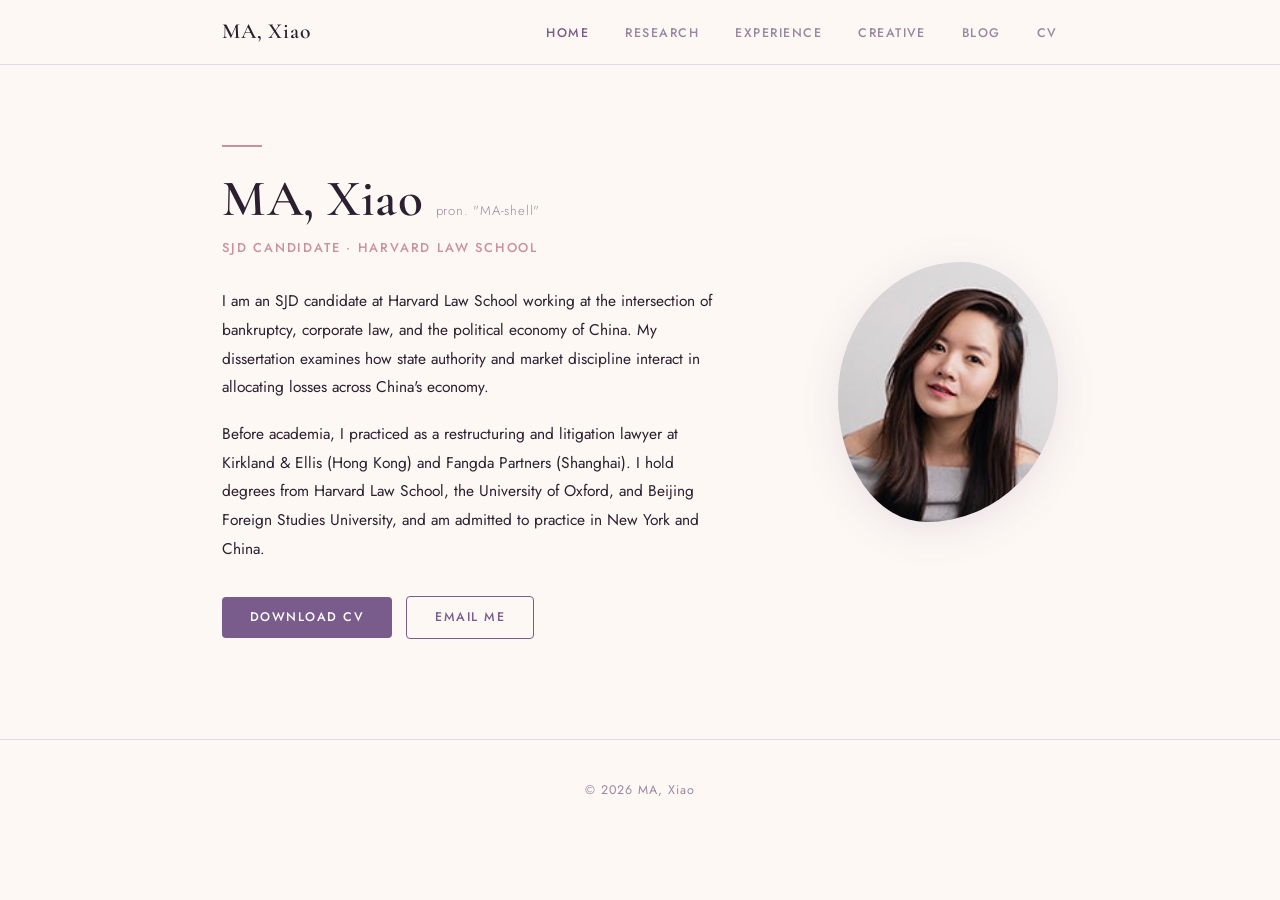
==== index.html @ c88a8775 "Rename display name to "MA, Xiao" (family-name-first) across all pages Updates hero headline, nav lo" ====
<!DOCTYPE html>
<html lang="en">
<head>
  <meta charset="UTF-8" />
  <meta name="viewport" content="width=device-width, initial-scale=1.0" />
  <title>MA, Xiao</title>
  <link rel="stylesheet" href="styles.css" />
  <!-- Google Font -->
  <link href="https://fonts.googleapis.com/css2?family=Cormorant+Garamond:ital,wght@0,400;0,500;0,600;1,400&family=Jost:wght@300;400;500&display=swap" rel="stylesheet" />
</head>
<body>

  <!-- ── NAV ── -->
  <header>
    <nav class="nav">
      <a href="index.html" class="nav-logo">MA, Xiao</a>
      <button class="nav-toggle" aria-label="Toggle menu">☰</button>
      <ul class="nav-links">
        <li><a href="index.html" class="active">Home</a></li>
        <li><a href="research.html">Research</a></li>
        <li><a href="experience.html">Experience</a></li>
        <li><a href="creative.html">Creative</a></li>
        <li><a href="blog.html">Blog</a></li>
        <li><a href="cv.pdf" target="_blank">CV</a></li>
      </ul>
    </nav>
  </header>

  <!-- ── HERO ── -->
  <main>
    <section class="hero">
      <div class="hero-text">
        <h1>MA, Xiao <span class="pronunciation">pron. "MA-shell"</span></h1>
        <p class="subtitle">SJD Candidate · Harvard Law School</p>
        <p class="bio">
          I am an SJD candidate at Harvard Law School working at the intersection of
          bankruptcy, corporate law, and the political economy of China. My dissertation
          examines how state authority and market discipline interact in allocating losses
          across China's economy.
        </p>
        <p class="bio">
          Before academia, I practiced as a restructuring and litigation lawyer at
          Kirkland &amp; Ellis (Hong Kong) and Fangda Partners (Shanghai). I hold degrees
          from Harvard Law School, the University of Oxford, and Beijing Foreign Studies
          University, and am admitted to practice in New York and China.
        </p>
        <div class="links">
          <a href="cv.pdf" class="btn" target="_blank">Download CV</a>
          <a href="mailto:xma@sjd.law.harvard.edu" class="btn btn-outline">Email Me</a>
        </div>
      </div>
      <div class="hero-image">
        <div class="photo-blob">
          <img src="profile.jpg" alt="MA, Xiao" />
        </div>
      </div>
    </section>
  </main>

  <!-- ── FOOTER ── -->
  <footer>
    <p>© 2026 MA, Xiao</p>
  </footer>

  <script src="script.js"></script>
</body>
</html>
---- styles.css ----
/* ── Reset & Base ── */
*, *::before, *::after { box-sizing: border-box; margin: 0; padding: 0; }

:root {
  --bg:           #fdf8f4;   /* warm ivory */
  --bg-soft:      #f4eef8;   /* pale lavender wash */
  --text:         #2c2030;   /* deep plum-charcoal */
  --muted:        #9a879f;   /* dusty mauve */
  --accent:       #7a5c8c;   /* plum violet */
  --accent-soft:  #ede3f5;   /* pale lilac */
  --rose:         #c9909e;   /* dusty rose */
  --border:       #e4d8ee;   /* soft lavender border */
  --radius:       4px;
  --max-w:        900px;
}

html { scroll-behavior: smooth; }

body {
  font-family: 'Jost', sans-serif;
  background: var(--bg);
  color: var(--text);
  line-height: 1.75;
  font-size: 16px;
}

a { color: var(--accent); text-decoration: none; }
a:hover { text-decoration: underline; }

/* ── Nav ── */
header {
  position: sticky;
  top: 0;
  background: rgba(253, 248, 244, 0.88);
  backdrop-filter: blur(12px);
  border-bottom: 1px solid var(--border);
  z-index: 100;
}

.nav {
  max-width: var(--max-w);
  margin: 0 auto;
  padding: 0 32px;
  height: 64px;
  display: flex;
  align-items: center;
  justify-content: space-between;
}

.nav-logo {
  font-family: 'Cormorant Garamond', serif;
  font-weight: 600;
  font-size: 1.35rem;
  color: var(--text);
  letter-spacing: 0.04em;
}
.nav-logo:hover { text-decoration: none; }

.nav-links {
  list-style: none;
  display: flex;
  gap: 36px;
}

.nav-links a {
  color: var(--muted);
  font-size: 0.78rem;
  font-weight: 500;
  letter-spacing: 0.12em;
  text-transform: uppercase;
  transition: color 0.2s;
}
.nav-links a:hover,
.nav-links a.active { color: var(--accent); text-decoration: none; }

.nav-toggle {
  display: none;
  background: none;
  border: none;
  font-size: 1.4rem;
  cursor: pointer;
  color: var(--text);
}

/* ── Hero ── */
main {
  max-width: var(--max-w);
  margin: 0 auto;
  padding: 80px 32px 100px;
}

.hero {
  display: flex;
  align-items: center;
  gap: 72px;
}

.hero-text { flex: 1; }

/* Decorative rule above name */
.hero-text::before {
  content: '';
  display: block;
  width: 40px;
  height: 1.5px;
  background: var(--rose);
  margin-bottom: 24px;
}

.hero-text h1 {
  font-family: 'Cormorant Garamond', serif;
  font-size: 3.2rem;
  font-weight: 600;
  line-height: 1.1;
  letter-spacing: 0.01em;
  margin-bottom: 4px;
  color: var(--text);
}

.pronunciation {
  font-family: 'Jost', sans-serif;
  font-size: 0.82rem;
  font-weight: 300;
  color: var(--muted);
  letter-spacing: 0.06em;
}

.subtitle {
  font-size: 0.8rem;
  font-weight: 500;
  letter-spacing: 0.14em;
  text-transform: uppercase;
  color: var(--rose);
  margin: 10px 0 28px;
}

.bio {
  font-size: 0.97rem;
  color: var(--text);
  margin-bottom: 18px;
  max-width: 500px;
  line-height: 1.85;
}

.links {
  display: flex;
  gap: 14px;
  margin: 32px 0 0;
  flex-wrap: wrap;
  align-items: center;
}

/* Elegant text-style buttons */
.btn {
  display: inline-block;
  padding: 10px 28px;
  font-family: 'Jost', sans-serif;
  font-size: 0.78rem;
  font-weight: 500;
  letter-spacing: 0.12em;
  text-transform: uppercase;
  background: var(--accent);
  color: #fff;
  border-radius: var(--radius);
  transition: background 0.2s, transform 0.15s;
}
.btn:hover { background: #634a75; text-decoration: none; transform: translateY(-1px); }

.btn-outline {
  background: transparent;
  border: 1px solid var(--accent);
  color: var(--accent);
}
.btn-outline:hover { background: var(--accent-soft); transform: translateY(-1px); }

.social {
  display: flex;
  gap: 10px;
  align-items: center;
  font-size: 0.82rem;
  color: var(--muted);
  flex-wrap: wrap;
}
.social a { color: var(--muted); }
.social a:hover { color: var(--accent); }

/* ── Photo ── */
.hero-image { flex-shrink: 0; }

.photo-blob {
  width: 220px;
  height: 260px;
  border-radius: 56% 44% 60% 40% / 52% 48% 52% 48%;
  overflow: hidden;
  background: var(--accent-soft);
  animation: morph 10s ease-in-out infinite;
  box-shadow: 0 8px 40px rgba(122, 92, 140, 0.15);
}

.photo-blob img {
  width: 100%;
  height: 100%;
  object-fit: cover;
  object-position: center top;
  display: block;
}

@keyframes morph {
  0%, 100% { border-radius: 56% 44% 60% 40% / 52% 48% 52% 48%; }
  33%       { border-radius: 44% 56% 48% 52% / 60% 40% 60% 40%; }
  66%       { border-radius: 52% 48% 44% 56% / 44% 56% 44% 56%; }
}

/* ── Research page ── */
.page-header {
  margin-bottom: 56px;
}

.page-header::before {
  content: '';
  display: block;
  width: 40px;
  height: 1.5px;
  background: var(--rose);
  margin-bottom: 20px;
}

.page-title {
  font-family: 'Cormorant Garamond', serif;
  font-size: 2.6rem;
  font-weight: 600;
  letter-spacing: 0.01em;
  margin-bottom: 12px;
}

.section-intro {
  font-size: 0.95rem;
  color: var(--muted);
  max-width: 520px;
  line-height: 1.85;
}

.paper-list { display: flex; flex-direction: column; gap: 0; }

.paper {
  padding: 32px 0;
  border-bottom: 1px solid var(--border);
  transition: background 0.2s;
}
.paper:first-child { border-top: 1px solid var(--border); }

.paper-title {
  font-family: 'Cormorant Garamond', serif;
  font-size: 1.3rem;
  font-weight: 600;
  line-height: 1.3;
  margin-bottom: 6px;
  color: var(--text);
}

.paper-authors {
  color: var(--muted);
  font-size: 0.85rem;
  margin-bottom: 6px;
}

.paper-venue {
  font-size: 0.82rem;
  font-style: italic;
  color: var(--rose);
  margin-bottom: 14px;
}

.paper-abstract {
  font-size: 0.92rem;
  color: var(--text);
  line-height: 1.8;
  margin-bottom: 16px;
  max-width: 640px;
}

.paper-conferences,
.paper-methods {
  font-size: 0.82rem;
  color: var(--muted);
  margin-bottom: 16px;
  line-height: 1.7;
}

.conf-label {
  font-weight: 500;
  letter-spacing: 0.06em;
  text-transform: uppercase;
  font-size: 0.72rem;
  color: var(--accent);
  margin-right: 6px;
}

.paper-links { display: flex; gap: 12px; flex-wrap: wrap; }

.footnote-mark {
  color: var(--rose);
  font-size: 0.85em;
  vertical-align: super;
  line-height: 0;
}

.footnote-text {
  margin-top: 32px;
  font-size: 0.8rem;
  color: var(--muted);
  font-style: italic;
}

.tag {
  display: inline-block;
  padding: 4px 14px;
  border-radius: 20px;
  font-size: 0.75rem;
  font-weight: 500;
  letter-spacing: 0.08em;
  text-transform: uppercase;
  background: var(--accent-soft);
  color: var(--accent);
  transition: background 0.2s;
}
.tag:hover { background: var(--border); text-decoration: none; }

/* ── Experience: Cities ── */
.cities-grid {
  display: grid;
  grid-template-columns: repeat(2, 1fr);
  gap: 0;
  margin-bottom: 80px;
}

.city-card {
  padding: 28px 0;
  border-bottom: 1px solid var(--border);
  display: grid;
  grid-template-columns: 200px 1fr;
  gap: 24px;
  align-items: baseline;
}

.city-card:nth-child(odd) { padding-right: 48px; border-right: 1px solid var(--border); }
.city-card:nth-child(even) { padding-left: 48px; }
.city-card:nth-last-child(-n+2) { border-bottom: none; }

.city-name {
  font-family: 'Cormorant Garamond', serif;
  font-size: 1.5rem;
  font-weight: 600;
  color: var(--text);
  flex-shrink: 0;
}

.city-caption {
  font-size: 0.88rem;
  color: var(--muted);
  line-height: 1.7;
  font-style: italic;
}

/* ── Experience: Gallery ── */
.gallery-section { margin-top: 16px; }

.gallery-title {
  font-family: 'Cormorant Garamond', serif;
  font-size: 1.8rem;
  font-weight: 600;
  margin-bottom: 8px;
}

.gallery-grid {
  margin-top: 32px;
  columns: 3;
  column-gap: 12px;
}

.gallery-grid img,
.gallery-placeholder {
  width: 100%;
  display: block;
  margin-bottom: 12px;
  border-radius: 4px;
  break-inside: avoid;
  object-fit: cover;
}

/* Placeholder blocks — remove once real photos are added */
.gallery-placeholder {
  background: var(--accent-soft);
  height: 180px;
}
.gallery-placeholder.tall  { height: 280px; }
.gallery-placeholder.wide  { height: 140px; }

/* ── Creative ── */
.creative-list { display: flex; flex-direction: column; gap: 0; }

.creative-item {
  padding: 32px 0;
  border-bottom: 1px solid var(--border);
}
.creative-item:first-child { border-top: 1px solid var(--border); }

.creative-kicker {
  font-size: 0.72rem;
  font-weight: 500;
  letter-spacing: 0.12em;
  text-transform: uppercase;
  color: var(--rose);
  margin-bottom: 8px;
}

.creative-title {
  font-family: 'Cormorant Garamond', serif;
  font-size: 1.5rem;
  font-weight: 600;
  line-height: 1.3;
  margin-bottom: 10px;
  color: var(--text);
}

.creative-body {
  font-size: 0.92rem;
  color: var(--text);
  line-height: 1.8;
  margin-bottom: 16px;
  max-width: 640px;
}

/* ── World Map ── */
.map-section {
  position: relative;
  margin-bottom: 80px;
}

.world-map {
  width: 100%;
  height: auto;
  display: block;
}

.continent {
  fill: var(--accent-soft);
  fill-opacity: 0.55;
  stroke: var(--border);
  stroke-width: 0.8;
  stroke-linejoin: round;
}

.city-group { cursor: default; }

.city-pin {
  fill: var(--rose);
  transition: fill 0.2s;
}
.city-group:hover .city-pin { fill: var(--accent); }

.city-label {
  font-family: 'Jost', sans-serif;
  font-size: 8px;
  font-weight: 400;
  letter-spacing: 0.1em;
  text-transform: uppercase;
  fill: var(--muted);
  transition: fill 0.2s;
  pointer-events: none;
  user-select: none;
}
.city-group:hover .city-label { fill: var(--accent); }

.map-tooltip {
  position: absolute;
  background: rgba(253, 248, 244, 0.93);
  backdrop-filter: blur(10px);
  -webkit-backdrop-filter: blur(10px);
  border: 1px solid var(--border);
  border-radius: var(--radius);
  padding: 14px 18px;
  pointer-events: none;
  opacity: 0;
  transition: opacity 0.15s;
  max-width: 240px;
  box-shadow: 0 4px 20px rgba(122, 92, 140, 0.08);
  z-index: 10;
}
.map-tooltip.visible { opacity: 1; }

.tooltip-city-name {
  font-family: 'Cormorant Garamond', serif;
  font-size: 1.15rem;
  font-weight: 600;
  color: var(--text);
  margin-bottom: 5px;
}
.tooltip-caption-text {
  font-size: 0.82rem;
  color: var(--muted);
  line-height: 1.7;
  font-style: italic;
}

/* ── Footer ── */
footer {
  text-align: center;
  padding: 40px 24px;
  border-top: 1px solid var(--border);
  font-size: 0.78rem;
  letter-spacing: 0.08em;
  color: var(--muted);
}

/* ── Mobile ── */
@media (max-width: 640px) {
  .hero { flex-direction: column-reverse; gap: 40px; text-align: center; }
  .hero-text::before { margin: 0 auto 24px; }
  .bio { max-width: 100%; }
  .links { justify-content: center; }
  .social { justify-content: center; }
  .photo-blob { width: 170px; height: 200px; }
  .hero-text h1 { font-size: 2.4rem; }

  .nav-toggle { display: block; }
  .nav-links {
    display: none;
    position: absolute;
    top: 64px;
    left: 0; right: 0;
    background: var(--bg);
    border-bottom: 1px solid var(--border);
    flex-direction: column;
    gap: 0;
    padding: 8px 0;
  }
  .nav-links.open { display: flex; }
  .nav-links li a { display: block; padding: 14px 32px; }
}
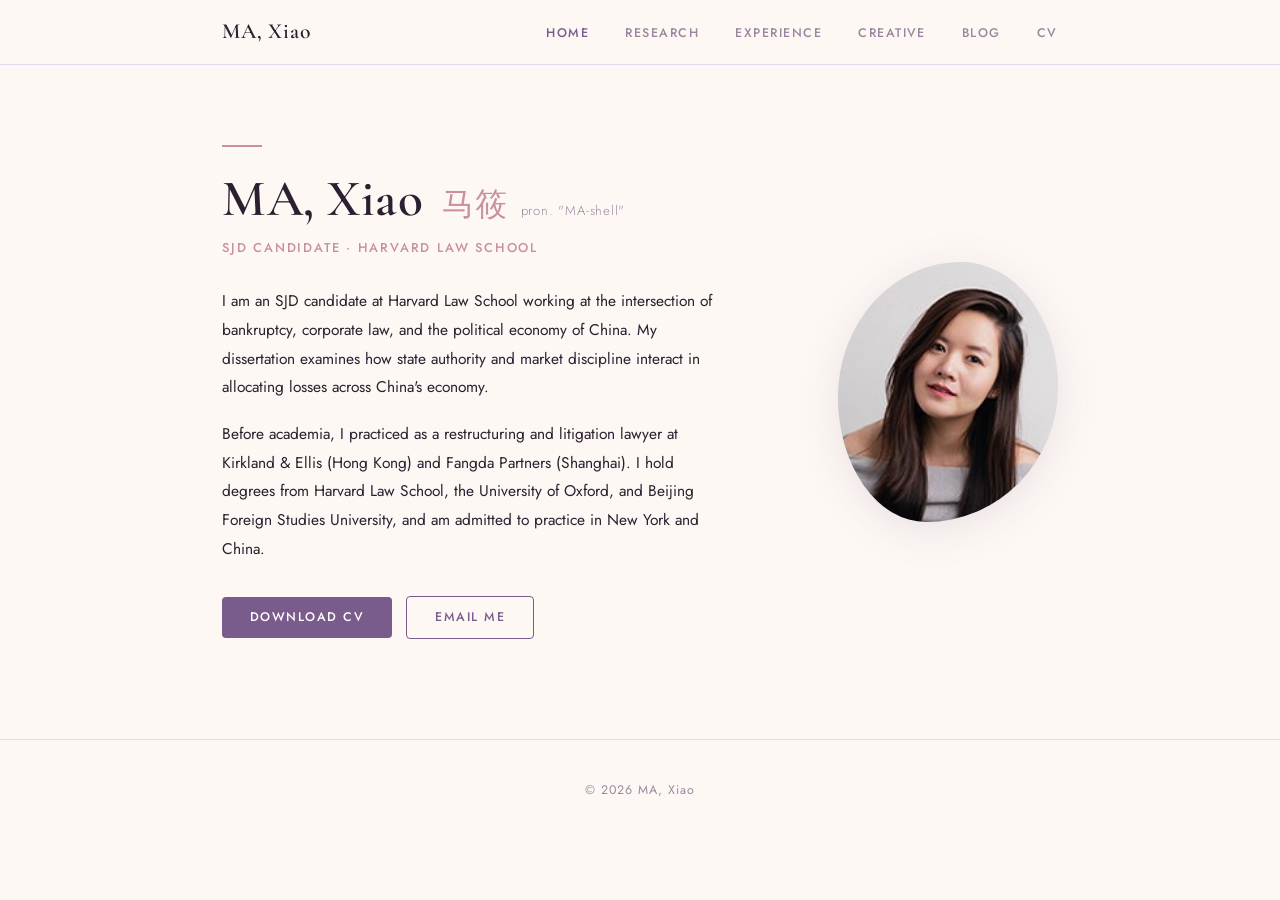
==== commit c2f5c139: "Add Chinese name 马筱 to homepage headline Co-Authored-By: Claude Opus 4.8 <noreply@anthropic.com>" ====
--- a/index.html
+++ b/index.html
@@ -30,7 +30,7 @@
   <main>
     <section class="hero">
       <div class="hero-text">
-        <h1>MA, Xiao <span class="pronunciation">pron. "MA-shell"</span></h1>
+        <h1>MA, Xiao <span class="name-cn">马筱</span> <span class="pronunciation">pron. "MA-shell"</span></h1>
         <p class="subtitle">SJD Candidate · Harvard Law School</p>
         <p class="bio">
           I am an SJD candidate at Harvard Law School working at the intersection of
--- a/styles.css
+++ b/styles.css
@@ -115,6 +115,15 @@
   letter-spacing: 0.01em;
   margin-bottom: 4px;
   color: var(--text);
+}
+
+.name-cn {
+  font-family: 'Cormorant Garamond', serif;
+  font-size: 2rem;
+  font-weight: 500;
+  color: var(--rose);
+  letter-spacing: 0.04em;
+  margin-left: 6px;
 }
 
 .pronunciation {
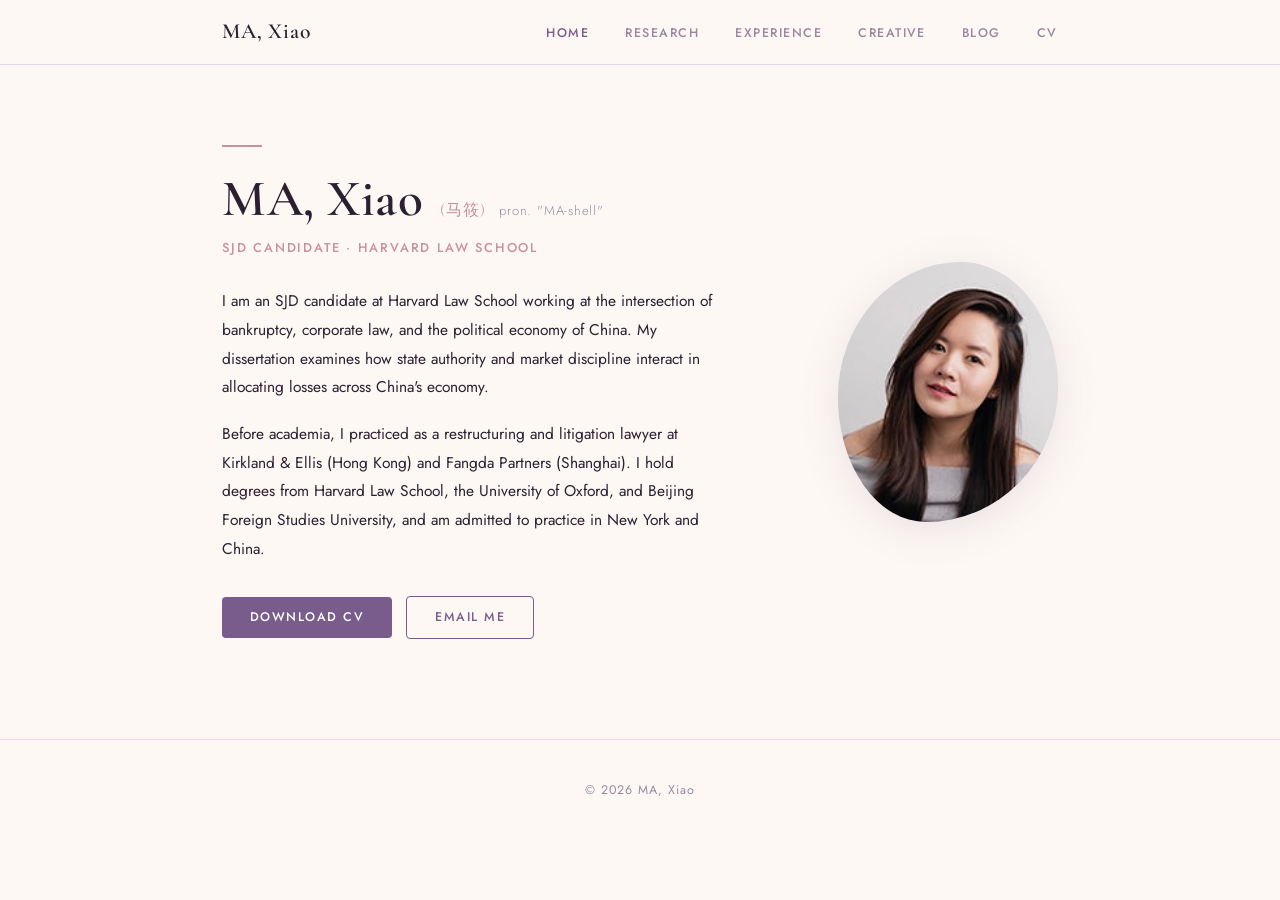
==== commit f6047040: "Put Chinese name in brackets, remove italic Co-Authored-By: Claude Opus 4.8 <noreply@anthropic.com>" ====
--- a/index.html
+++ b/index.html
@@ -30,7 +30,7 @@
   <main>
     <section class="hero">
       <div class="hero-text">
-        <h1>MA, Xiao <span class="name-cn">马筱</span> <span class="pronunciation">pron. "MA-shell"</span></h1>
+        <h1>MA, Xiao <span class="name-cn">(马筱)</span> <span class="pronunciation">pron. "MA-shell"</span></h1>
         <p class="subtitle">SJD Candidate · Harvard Law School</p>
         <p class="bio">
           I am an SJD candidate at Harvard Law School working at the intersection of
--- a/styles.css
+++ b/styles.css
@@ -118,12 +118,12 @@
 }
 
 .name-cn {
-  font-family: 'Cormorant Garamond', serif;
-  font-size: 2rem;
-  font-weight: 500;
+  font-family: 'Cormorant Garamond', 'Songti SC', 'STSong', serif;
+  font-size: 1rem;
+  font-weight: 300;
   color: var(--rose);
-  letter-spacing: 0.04em;
-  margin-left: 6px;
+  letter-spacing: 0.08em;
+  margin-left: 4px;
 }
 
 .pronunciation {
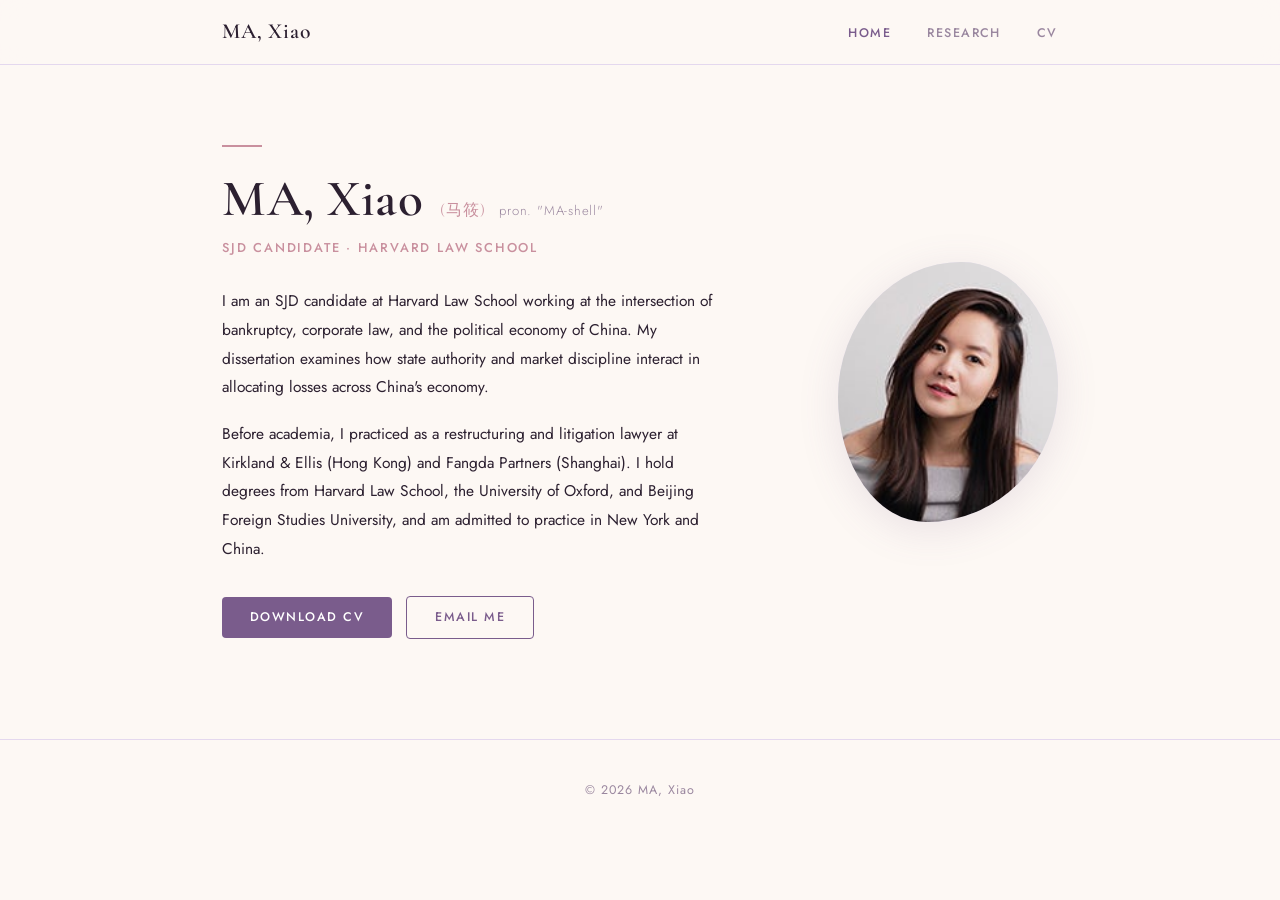
==== commit b7399bd4: "Deploy: show only Home, Research, CV Temporarily hide Experience, Creative, and Blog pages until the" ====
--- a/index.html
+++ b/index.html
@@ -18,9 +18,6 @@
       <ul class="nav-links">
         <li><a href="index.html" class="active">Home</a></li>
         <li><a href="research.html">Research</a></li>
-        <li><a href="experience.html">Experience</a></li>
-        <li><a href="creative.html">Creative</a></li>
-        <li><a href="blog.html">Blog</a></li>
         <li><a href="cv.pdf" target="_blank">CV</a></li>
       </ul>
     </nav>
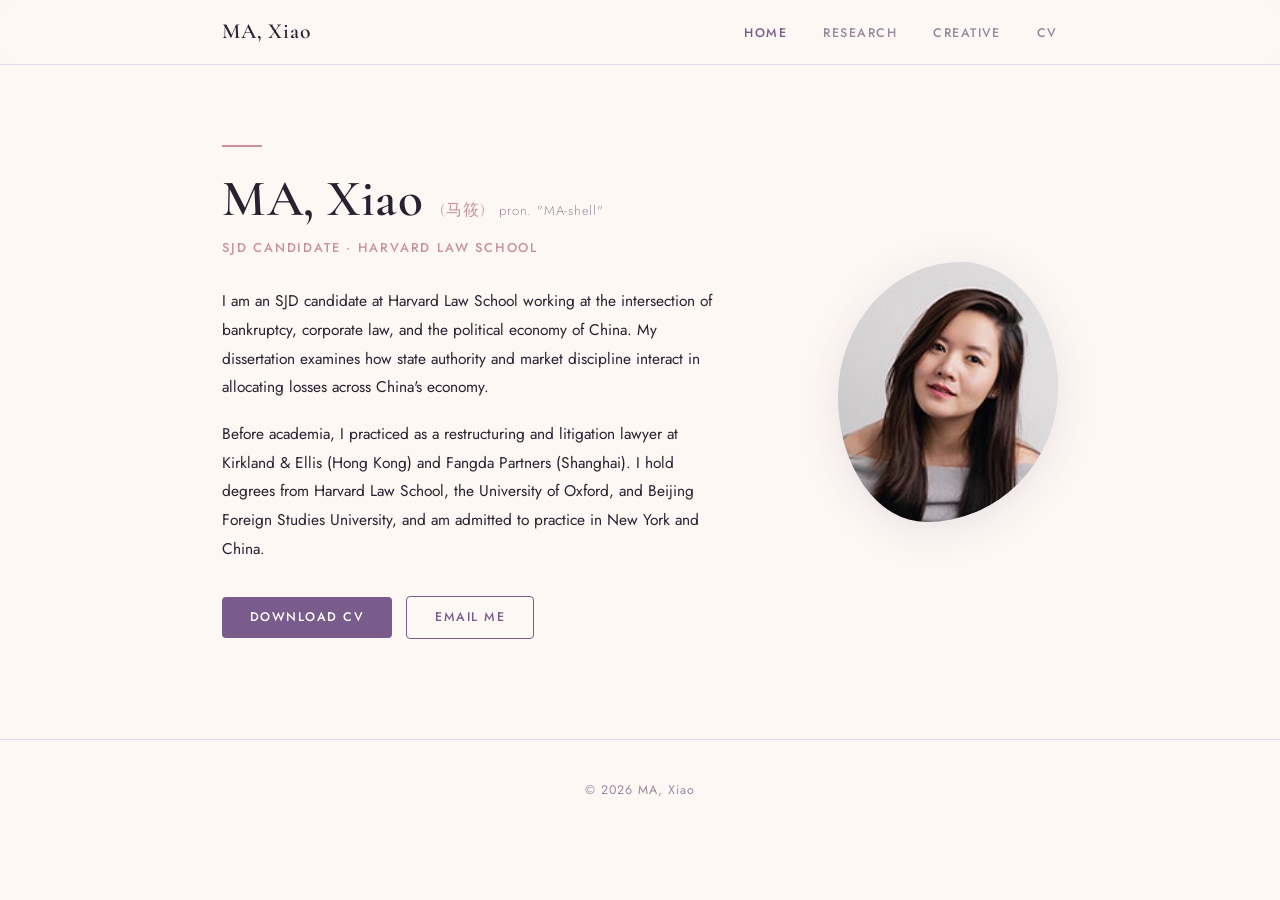
==== commit b998f3c6: "Add Creative section with 诗名 Poetic Names project - New Creative page linked in nav (Home / Research" ====
--- a/index.html
+++ b/index.html
@@ -3,7 +3,44 @@
 <head>
   <meta charset="UTF-8" />
   <meta name="viewport" content="width=device-width, initial-scale=1.0" />
-  <title>MA, Xiao</title>
+  <meta name="google-site-verification" content="vPx0jJ02bA6dz5wiOtpNdNdClihXI_rXCngRzW7pyhM" />
+  <title>MA, Xiao (Xiao Ma) — SJD Candidate, Harvard Law School</title>
+  <meta name="description" content="Xiao Ma (MA, Xiao / 马筱) is an SJD candidate at Harvard Law School working on bankruptcy, corporate law, and the political economy of China. Formerly a restructuring lawyer at Kirkland & Ellis and Fangda Partners." />
+  <meta name="author" content="Xiao Ma" />
+  <link rel="canonical" href="https://maxiao.law/" />
+
+  <!-- Open Graph / social -->
+  <meta property="og:type" content="profile" />
+  <meta property="og:title" content="MA, Xiao (Xiao Ma) — SJD Candidate, Harvard Law School" />
+  <meta property="og:description" content="SJD candidate at Harvard Law School working on bankruptcy, corporate law, and the political economy of China." />
+  <meta property="og:url" content="https://maxiao.law/" />
+  <meta property="og:image" content="https://maxiao.law/profile.jpg" />
+  <meta name="twitter:card" content="summary" />
+
+  <!-- Structured data: helps Google understand who this page is about -->
+  <script type="application/ld+json">
+  {
+    "@context": "https://schema.org",
+    "@type": "Person",
+    "name": "Xiao Ma",
+    "alternateName": ["MA, Xiao", "马筱"],
+    "jobTitle": "SJD Candidate",
+    "url": "https://maxiao.law/",
+    "image": "https://maxiao.law/profile.jpg",
+    "email": "mailto:xma@sjd.law.harvard.edu",
+    "affiliation": {
+      "@type": "EducationalOrganization",
+      "name": "Harvard Law School"
+    },
+    "alumniOf": [
+      { "@type": "EducationalOrganization", "name": "Harvard Law School" },
+      { "@type": "EducationalOrganization", "name": "University of Oxford" },
+      { "@type": "EducationalOrganization", "name": "Beijing Foreign Studies University" }
+    ],
+    "knowsAbout": ["Bankruptcy Law", "Corporate Law", "Chinese Law", "Restructuring", "Political Economy of China"]
+  }
+  </script>
+
   <link rel="stylesheet" href="styles.css" />
   <!-- Google Font -->
   <link href="https://fonts.googleapis.com/css2?family=Cormorant+Garamond:ital,wght@0,400;0,500;0,600;1,400&family=Jost:wght@300;400;500&display=swap" rel="stylesheet" />
@@ -18,6 +55,7 @@
       <ul class="nav-links">
         <li><a href="index.html" class="active">Home</a></li>
         <li><a href="research.html">Research</a></li>
+        <li><a href="creative.html">Creative</a></li>
         <li><a href="cv.pdf" target="_blank">CV</a></li>
       </ul>
     </nav>
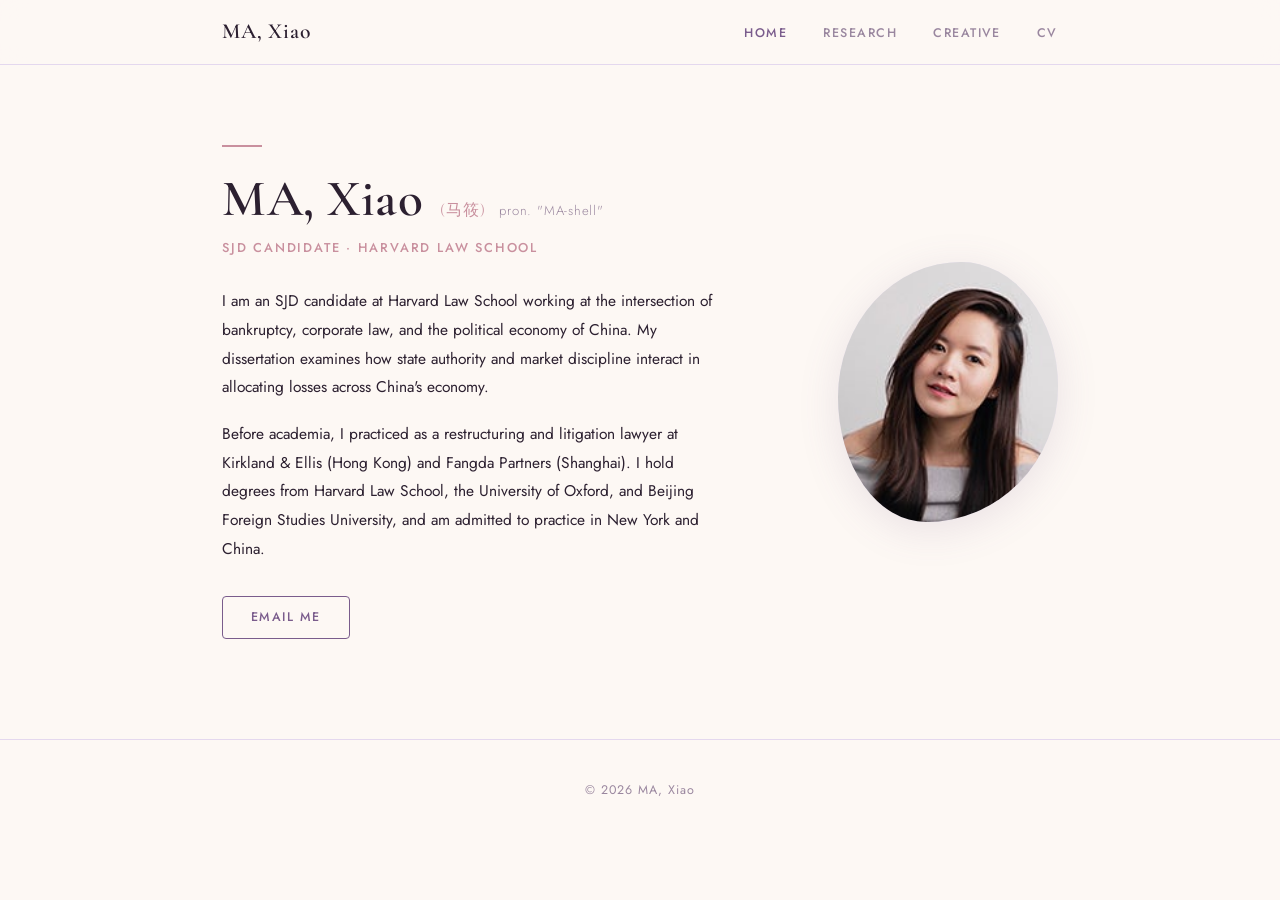
==== commit d6e7fa55: "Remove Download CV button from homepage hero (CV still in nav) Co-Authored-By: Claude Opus 4.8 <nore" ====
--- a/index.html
+++ b/index.html
@@ -80,7 +80,6 @@
           University, and am admitted to practice in New York and China.
         </p>
         <div class="links">
-          <a href="cv.pdf" class="btn" target="_blank">Download CV</a>
           <a href="mailto:xma@sjd.law.harvard.edu" class="btn btn-outline">Email Me</a>
         </div>
       </div>
--- a/styles.css
+++ b/styles.css
@@ -294,6 +294,7 @@
   color: var(--muted);
   margin-bottom: 16px;
   line-height: 1.7;
+  max-width: 640px;
 }
 
 .conf-label {
